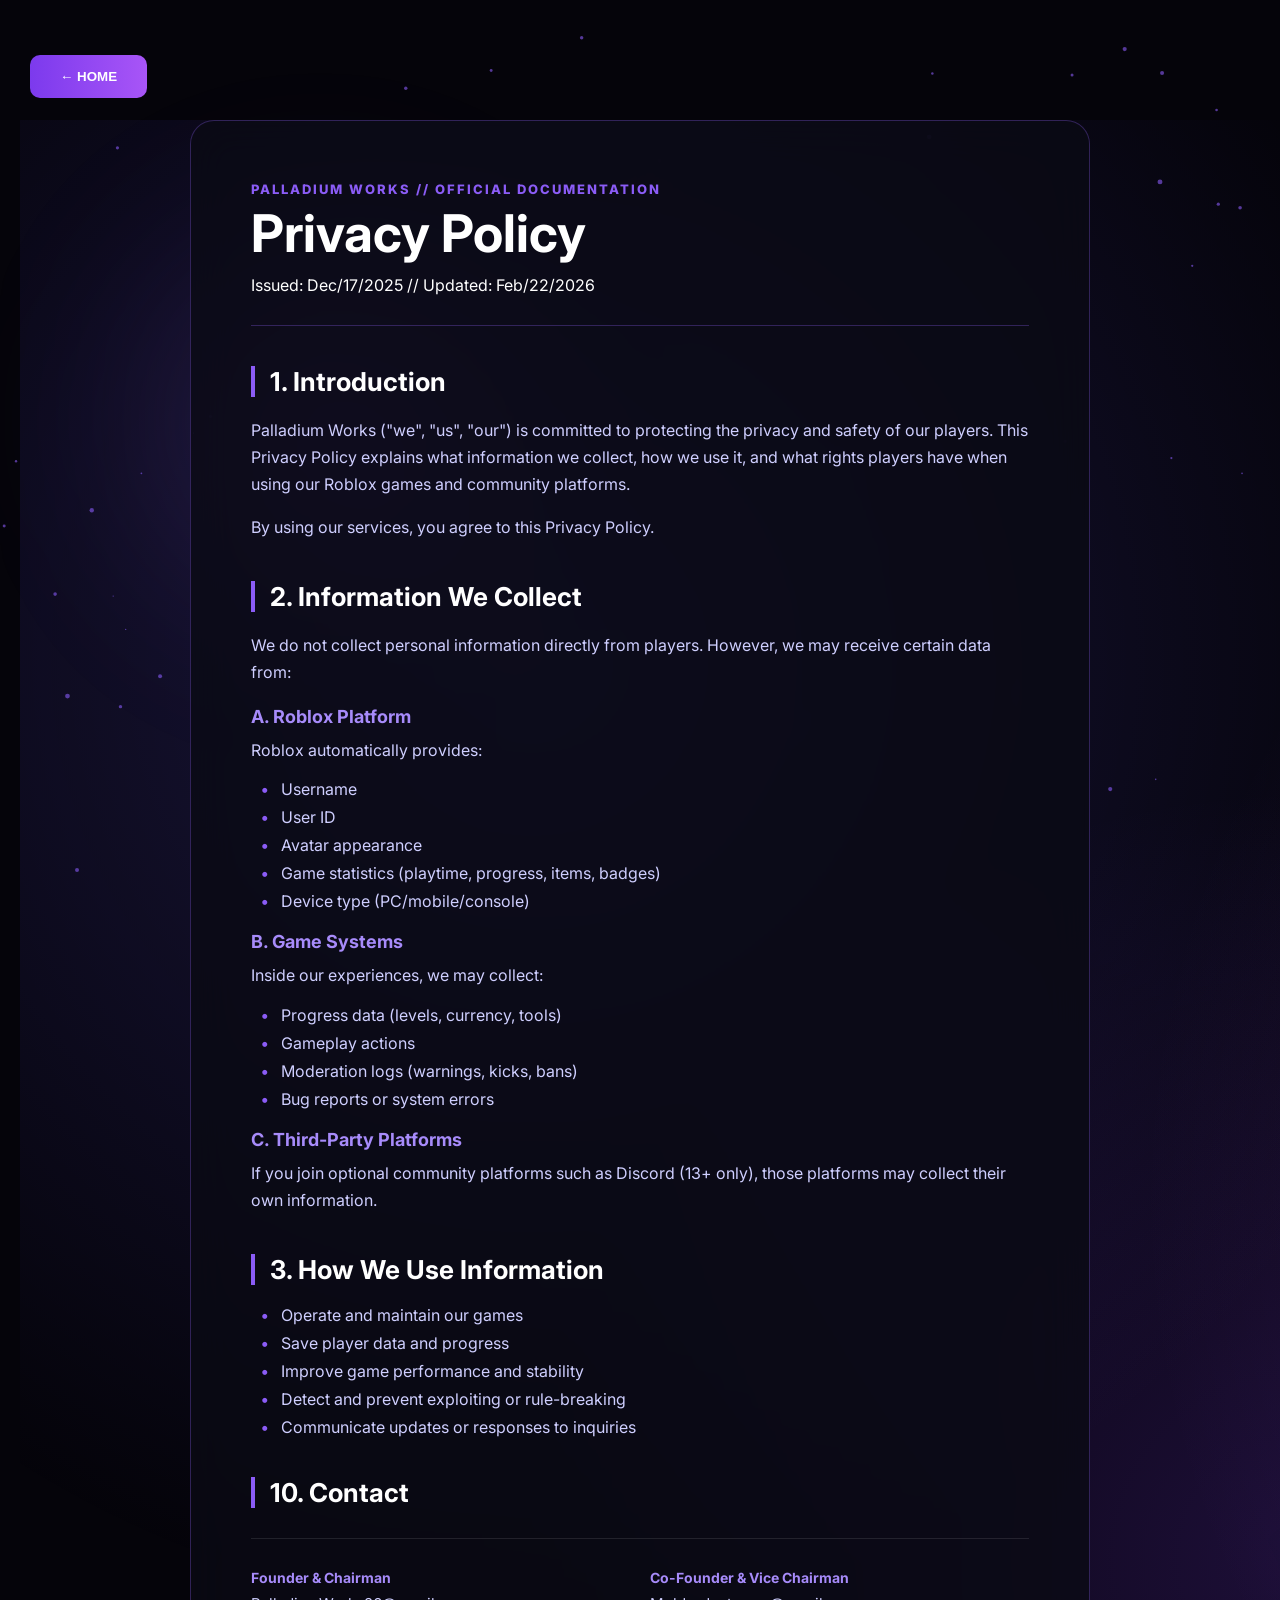
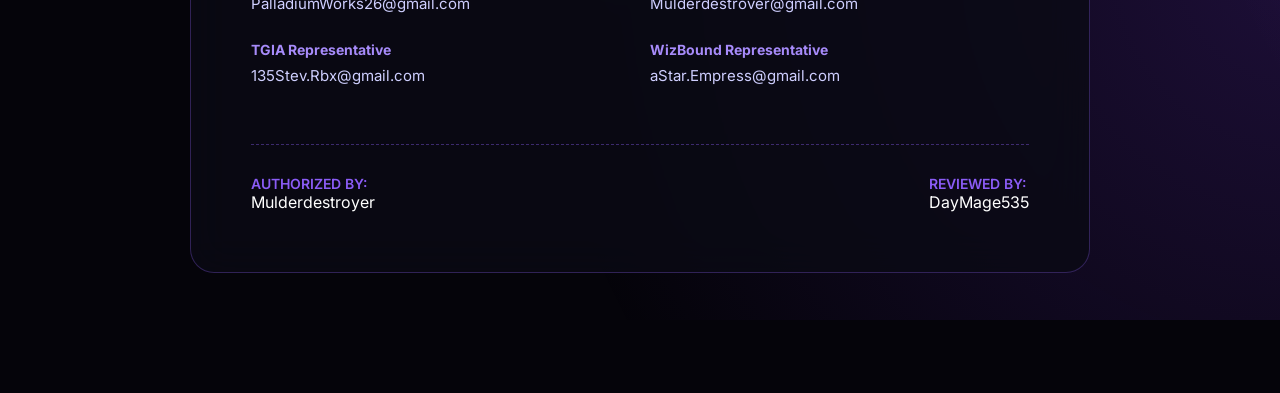
==== privacy-policy.html @ 9b0e14df "Add privacy policy HTML file This file contains the privacy policy for Palladium Works, detailing in" ====
<!DOCTYPE html>
<html lang="en">
<head>
    <meta charset="UTF-8">
    <meta name="viewport" content="width=device-width, initial-scale=1.0">
    <title>Privacy Policy | Palladium Works</title>
    <link rel="stylesheet" href="style.css">
    <link href="https://fonts.googleapis.com/css2?family=Inter:wght@300;400;600;800&display=swap" rel="stylesheet">
    <style>
        .policy-body { padding: 120px 20px; }
        .policy-container { max-width: 900px; margin: 0 auto; padding: 60px; background: rgba(10,10,20,0.8); border: 1px solid rgba(139,92,246,0.3); border-radius: 24px; backdrop-filter: blur(20px); }
        .header-meta { border-bottom: 1px solid rgba(139,92,246,0.3); padding-bottom: 30px; margin-bottom: 40px; }
        .header-meta p { color: #8b5cf6; font-weight: 800; letter-spacing: 2px; font-size: 13px; margin-bottom: 5px; }
        .header-meta h1 { font-size: 52px; margin-bottom: 10px; }
        
        .section-block { margin-bottom: 40px; }
        .section-block h2 { color: #fff; font-size: 26px; margin-bottom: 20px; border-left: 4px solid #8b5cf6; padding-left: 15px; }
        .section-block h3 { color: #a78bfa; font-size: 18px; margin: 20px 0 10px; }
        .section-block p { color: #cfcfff; line-height: 1.7; margin-bottom: 15px; }
        
        .policy-list { list-style: none; padding-left: 10px; }
        .policy-list li { color: #cfcfff; margin-bottom: 8px; position: relative; padding-left: 20px; }
        .policy-list li::before { content: "•"; color: #8b5cf6; position: absolute; left: 0; font-weight: bold; }

        .contact-grid { display: grid; grid-template-columns: 1fr 1fr; gap: 20px; margin-top: 30px; border-top: 1px solid rgba(255,255,255,0.1); padding-top: 30px; }
        .contact-item h4 { color: #a78bfa; font-size: 14px; margin-bottom: 5px; }
        .contact-item p { font-size: 15px !important; margin-bottom: 5px !important; }

        .auth-footer { margin-top: 50px; padding-top: 30px; border-top: 1px dashed rgba(139,92,246,0.4); display: flex; justify-content: space-between; }
        .auth-box p { font-size: 14px !important; color: #8b5cf6 !important; font-weight: 600; }
        .home-btn { position: fixed; top: 30px; left: 30px; z-index: 1000; }
    </style>
</head>
<body class="policy-body">
    <canvas id="particles"></canvas>
    <div class="spotlight"></div>

    <a href="index.html" class="home-btn"><button class="primary magnetic">← HOME</button></a>

    <div class="policy-container">
        <div class="header-meta">
            <p>PALLADIUM WORKS // OFFICIAL DOCUMENTATION</p>
            <h1>Privacy Policy</h1>
            <span>Issued: Dec/17/2025 // Updated: Feb/22/2026</span>
        </div>

        <div class="section-block">
            <h2>1. Introduction</h2>
            <p>Palladium Works ("we", "us", "our") is committed to protecting the privacy and safety of our players. This Privacy Policy explains what information we collect, how we use it, and what rights players have when using our Roblox games and community platforms.</p>
            <p>By using our services, you agree to this Privacy Policy.</p>
        </div>

        <div class="section-block">
            <h2>2. Information We Collect</h2>
            <p>We do not collect personal information directly from players. However, we may receive certain data from:</p>
            
            <h3>A. Roblox Platform</h3>
            <p>Roblox automatically provides:</p>
            <ul class="policy-list">
                <li>Username</li>
                <li>User ID</li>
                <li>Avatar appearance</li>
                <li>Game statistics (playtime, progress, items, badges)</li>
                <li>Device type (PC/mobile/console)</li>
            </ul>

            <h3>B. Game Systems</h3>
            <p>Inside our experiences, we may collect:</p>
            <ul class="policy-list">
                <li>Progress data (levels, currency, tools)</li>
                <li>Gameplay actions</li>
                <li>Moderation logs (warnings, kicks, bans)</li>
                <li>Bug reports or system errors</li>
            </ul>

            <h3>C. Third-Party Platforms</h3>
            <p>If you join optional community platforms such as Discord (13+ only), those platforms may collect their own information.</p>
        </div>

        <div class="section-block">
            <h2>3. How We Use Information</h2>
            <ul class="policy-list">
                <li>Operate and maintain our games</li>
                <li>Save player data and progress</li>
                <li>Improve game performance and stability</li>
                <li>Detect and prevent exploiting or rule-breaking</li>
                <li>Communicate updates or responses to inquiries</li>
            </ul>
        </div>

        <div class="section-block">
            <h2>10. Contact</h2>
            <div class="contact-grid">
                <div class="contact-item">
                    <h4>Founder & Chairman</h4>
                    <p>PalladiumWorks26@gmail.com</p>
                </div>
                <div class="contact-item">
                    <h4>Co-Founder & Vice Chairman</h4>
                    <p>Mulderdestrover@gmail.com</p>
                </div>
                <div class="contact-item">
                    <h4>TGIA Representative</h4>
                    <p>135Stev.Rbx@gmail.com</p>
                </div>
                <div class="contact-item">
                    <h4>WizBound Representative</h4>
                    <p>aStar.Empress@gmail.com</p>
                </div>
            </div>
        </div>

        <div class="auth-footer">
            <div class="auth-box">
                <p>AUTHORIZED BY:</p>
                <span>Mulderdestroyer</span>
            </div>
            <div class="auth-box">
                <p>REVIEWED BY:</p>
                <span>DayMage535</span>
            </div>
        </div>
    </div>
    <script src="script.js"></script>
</body>
</html>
---- style.css ----
/* ================= GLOBAL ================= */

*{
    margin:0;
    padding:0;
    box-sizing:border-box;
}
html, body{
overflow-x:hidden;
width:100%;
}
body{
    font-family:'Inter',sans-serif;
    background:#05040a;
    color:white;
    overflow-x:hidden;
}

/* animated purple background */
body::before{
    content:"";
    position:fixed;
    width:200%;
    height:200%;
    background:
        radial-gradient(circle at 20% 30%, #6b5cff33, transparent 40%),
        radial-gradient(circle at 80% 60%, #a855ff33, transparent 40%),
        radial-gradient(circle at 50% 80%, #7c3aed33, transparent 40%);
    animation:bgMove 18s linear infinite;
    z-index:-1;
}

@keyframes bgMove{
    0%{transform:translate(0,0);}
    50%{transform:translate(-10%, -10%);}
    100%{transform:translate(0,0);}
}

/* ================= NAV ================= */

.nav{
    position:fixed;
    width:100%;
    padding:18px 60px;
    display:flex;
    justify-content:space-between;
    backdrop-filter:blur(18px);
    background:rgba(10,10,25,.35);
    border-bottom:1px solid rgba(255,255,255,.05);
    z-index:1000;
}

.links a{
    color:#bdbdfc;
    margin-left:30px;
    text-decoration:none;
    transition:.3s;
}

.links a:hover{
    color:#ffffff;
}

/* ================= HERO ================= */

.hero{
    height:100vh;
    display:flex;
    flex-direction:column;
    justify-content:center;
    align-items:center;
    text-align:center;
}

.hero h1{
    font-size:64px;
    max-width:900px;

    background:linear-gradient(90deg,#a78bfa,#c084fc,#818cf8);

    -webkit-background-clip:text;
    background-clip:text;

    -webkit-text-fill-color:transparent;
    color:transparent;
}

.hero p{
    color:#cfcfff;
    margin-top:15px;
}

/* ================= BUTTON ================= */

.primary{
    margin-top:25px;
    padding:14px 30px;
    border-radius:10px;
    border:none;
    cursor:pointer;
    background:linear-gradient(90deg,#7c3aed,#a855f7);
    color:white;
    font-weight:600;
    transition:.35s;
}

.primary:hover{
    transform:translateY(-3px);
    box-shadow:0 0 25px #8b5cf6aa;
}

/* ================= SECTIONS ================= */

.section{
    padding:140px 80px;
    text-align:center;
}

/* ================= CARDS ================= */

.card-grid{
    margin-top:60px;
    display:grid;
    grid-template-columns:repeat(auto-fit,minmax(260px,1fr));
    gap:35px;
}

.card{
    padding:35px;
    border-radius:18px;
    background:rgba(255,255,255,.03);
    backdrop-filter:blur(14px);
    border:1px solid rgba(167,139,250,.15);
    transition:.45s;
    transform:translateY(60px);
    opacity:0;
}

.card:hover{
    transform:translateY(-10px) scale(1.02);
    box-shadow:
        0 0 40px rgba(139,92,246,.45),
        inset 0 0 25px rgba(139,92,246,.2);
}

/* ================= FEATURES ================= */

.feature{
    opacity:0;
    transform:translateY(60px);
    transition:.6s;
}

/* ================= TIMELINE ================= */

.step{
    padding:22px 30px;
    border-radius:12px;
    background:#0f1022;
    border:1px solid #7c3aed33;
    opacity:0;
    transform:translateY(60px);
}

/* ================= CTA ================= */

.cta{
    padding:140px;
    text-align:center;
    background:linear-gradient(90deg,#140f2f,#1e124a);
}

/* ===== SCROLL PROGRESS ===== */
.scroll-progress{
position:fixed;
top:0;
left:0;
height:3px;
width:0%;
background:linear-gradient(90deg,#7c3aed,#a855f7);
z-index:9999;
}

/* ===== SPOTLIGHT FOLLOWER ===== */
.spotlight{
position:fixed;
width:600px;
height:600px;
pointer-events:none;
background:radial-gradient(circle,
rgba(139,92,246,.18),
transparent 60%);
filter:blur(80px);
z-index:-1;
}

/* ===== HERO CINEMATIC ===== */

.hero{
height:100vh;
display:flex;
flex-direction:column;
justify-content:center;
align-items:center;
position:relative;
overflow:hidden;
}

.hero-bg{
position:absolute;
width:140%;
height:140%;
background:
radial-gradient(circle at 30% 40%,#7c3aed33,transparent),
radial-gradient(circle at 70% 60%,#a855ff33,transparent);
animation:floatBg 14s ease-in-out infinite;
}

@keyframes floatBg{
0%,100%{transform:translateY(0);}
50%{transform:translateY(-40px);}
}

/* text reveal */
.reveal-text span{
    display:block;
    font-size:72px;
    font-weight:800;
    line-height:1.05;

    background:linear-gradient(90deg,#a78bfa,#c084fc,#818cf8);
    -webkit-background-clip:text;
    background-clip:text;
    -webkit-text-fill-color:transparent;
    color:transparent;

    opacity:0;
    transform:translateY(80px);
}

/* ===== HERO TITLE ===== */

.hero-title{
    font-size:72px;
    font-weight:800;
    line-height:1.05;
    letter-spacing:-1px;
}

.wipe{
    display:block;
    position:relative;
    overflow:hidden;
    background:linear-gradient(90deg,#a78bfa,#c084fc,#818cf8);
    -webkit-background-clip:text;
    background-clip:text;
    -webkit-text-fill-color:transparent;
}

.wipe div{
    pointer-events:none;
}

/* gradient text */




/* ===== WHY CARDS ===== */

.why-grid{
display:flex;
justify-content:center;
gap:40px;
margin-top:70px;
flex-wrap:wrap;
}

.why-card{
width:300px;
padding:40px;
border-radius:20px;
background:rgba(255,255,255,.03);
border:1px solid rgba(139,92,246,.2);
transition:.4s;
opacity:0;
transform:translateY(80px);
}

.why-card:hover{
box-shadow:0 0 60px rgba(139,92,246,.5);
transform:translateY(-12px) scale(1.03);
}

/* ================= LOADER ================= */

#loader{
    position:fixed;
    inset:0;
    background:#050507;
    z-index:9999;

    display:flex;
    align-items:center;
    justify-content:center;

    transition:
        opacity 0.9s ease,
        visibility 0.9s ease;
}

/* hidden state */
#loader.hide{
    opacity:0;
    visibility:hidden;
    pointer-events:none;
}

.loader-text{
font-size:42px;
letter-spacing:8px;
color:#a855f7;
animation:pulse 2s infinite;
}

@keyframes pulse{
0%,100%{opacity:.4;}
50%{opacity:1;}
}

/* ================= PARTICLE CANVAS ================= */

#particles{
position:fixed;
top:0;
left:0;
width:100%;
height:100%;
z-index:-2;
}

/* ================= PARALLAX DEPTH ================= */

.hero, .section{
transform-style:preserve-3d;
}

/* ================= CINEMATIC REVEALS ================= */

.reveal{
opacity:0;
transform:translateY(120px) scale(.96);
transition:1.2s cubic-bezier(.16,1,.3,1);
}

.reveal.active{
opacity:1;
transform:translateY(0) scale(1);
}

/* ===== ABOUT SECTION ===== */

.about-container{
display:flex;
justify-content:center;
gap:120px;
align-items:center;
flex-wrap:wrap;
text-align:left;
}

.about-left{
max-width:520px;
}

.about-left h2{
font-size:42px;
margin-bottom:20px;
}

.about-left p{
color:#cfcfff;
margin-bottom:18px;
line-height:1.6;
}

.about-right{
display:grid;
grid-template-columns:repeat(1,1fr);
gap:30px;
}

.stat{
padding:28px 36px;
background:rgba(255,255,255,.03);
border-radius:16px;
border:1px solid rgba(139,92,246,.2);
}

.stat h3{
font-size:36px;
color:#c084fc;
}

/* ================= INTRO GATE ================= */

.intro-gate{
    height:100vh;
    display:flex;
    justify-content:center;
    align-items:center;
    position:relative;
    z-index:5000;
    background:#05040a;
    position:fixed;
    inset:0;
    transition: opacity 1.2s cubic-bezier(0.4, 0, 0.2, 1), transform 1.2s ease;
}

@keyframes logoGlow {
    0%   { filter: drop-shadow(0 0 0px rgba(167,139,250,.2)); }
    50%  { filter: drop-shadow(0 0 25px rgba(167,139,250,.6)); }
    100% { filter: drop-shadow(0 0 0px rgba(167,139,250,.2)); }
}

.intro-logo{
    animation: logoGlow 3s ease-in-out infinite;
}

/* ===== INTRO LOGO (CINEMATIC SPLASH SCREEN) ===== */
.intro-logo{
    font-size:72px;
    letter-spacing:10px;
    font-weight:800;

    /* gradient text */
    background: linear-gradient(90deg,#a78bfa,#c084fc,#818cf8);

    -webkit-background-clip: text;
    background-clip: text;

    -webkit-text-fill-color: transparent;
    color: transparent;

    /* prevent layout shift */
    display: inline-block;
    text-align: center;
    line-height: 1.1;
}
/* FULL PAGE INTRO SCREEN */
.intro-screen{
    position: fixed;
    inset: 0;
    width: 100%;
    height: 100vh;

    background: #0b0b14;

    display: flex;
    justify-content: center;
    align-items: center;

    z-index: 9999;
    overflow: hidden;
}
.intro-sub{
    text-align:center;
    color:#bdbdfc;
    margin-top:10px;
}

.process-flow{
display:flex;
align-items:center;
justify-content:center;
gap:25px;
flex-wrap:wrap;
margin-top:60px;
}

.step-card{
padding:30px;
width:260px;
background:rgba(255,255,255,.03);
border-radius:18px;
border:1px solid rgba(139,92,246,.2);
}

.arrow{
font-size:40px;
color:#a78bfa;
}

/* NAVBAR HIDDEN UNTIL INTRO PASSES */
.nav{
opacity:0;
transform:translateY(-40px);
transition:.6s ease;
}

.nav.active{
opacity:1;
transform:translateY(0);
}

/* =====================================================
   UNIVERSAL REVEAL STATES (FIX MISSING CARDS)
   ===================================================== */

/* parent reveal */
.reveal{
    opacity:0;
    transform:translateY(100px) scale(.97);
    transition:1s cubic-bezier(.16,1,.3,1);
}

.reveal.active{
    opacity:1;
    transform:translateY(0) scale(1);
}

/* ---- CARDS ---- */

.card,
.why-card,
.step-card,
.stat{
    opacity:0;
    transform:translateY(70px) scale(.96);
    transition:
        transform .9s cubic-bezier(.16,1,.3,1),
        opacity .9s ease;
}

/* THIS WAS MISSING */
.card.active,
.why-card.active,
.step-card.active,
.stat.active{
    opacity:1;
    transform:translateY(0) scale(1);
}

/* Ensure Nav is visible since we removed the intro gate */
.nav {
    position: fixed;
    width: 100%;
    padding: 18px 60px;
    display: flex;
    justify-content: space-between;
    backdrop-filter: blur(18px);
    background: rgba(10,10,25,.35);
    border-bottom: 1px solid rgba(255,255,255,.05);
    z-index: 1000;
    /* Make it visible by default */
    opacity: 1; 
    transform: translateY(0);
}

/* FOOTER STYLES */
.footer {
    background: #05040a;
    padding: 80px 60px;
    border-top: 1px solid rgba(255, 255, 255, 0.05);
}

.footer-grid {
    max-width: 1200px;
    margin: 0 auto;
    display: grid;
    grid-template-columns: 1.5fr 1fr 1fr 1fr;
    gap: 40px;
}

.brand-header {
    display: flex;
    align-items: center;
    gap: 15px;
    margin-bottom: 20px;
}

.brand-logo {
    background: #8b5cf6;
    width: 45px;
    height: 45px;
    display: flex;
    align-items: center;
    justify-content: center;
    font-weight: 800;
    border-radius: 10px;
    font-size: 24px;
}

.footer-brand p {
    color: #8383a3;
    line-height: 1.6;
    font-size: 15px;
}

.footer-column h3 {
    font-size: 16px;
    letter-spacing: 1px;
    margin-bottom: 25px;
    font-weight: 600;
}

.footer-column a, .footer-column .wip {
    display: block;
    color: #8383a3;
    text-decoration: none;
    margin-bottom: 12px;
    font-size: 15px;
    transition: 0.3s;
}

.footer-column a:hover {
    color: #fff;
}

.footer-privacy a {
    display: inline-block;
    color: #9e9edf;
    text-decoration: none;
    margin-bottom: 12px;
    font-size: 15px;
    transition: 0.3s;
}

.footer-privacy a:hover {
    color: #fff;
}

.footer-column .wip {
    font-style: italic;
    opacity: 0.6;
}

@media (max-width: 900px) {
    .footer-grid { grid-template-columns: 1fr 1fr; }
}

/* ================= MOBILE OPTIMIZATIONS ================= */

@media (max-width: 768px) {
    /* Adjust Hero Text Size */
    .hero-title, .intro-logo {
        font-size: 42px !important;
        padding: 0 20px;
    }

    /* Stack the Nav Links */
    .nav {
        padding: 15px 25px;
    }
    .nav .links {
        display: none; /* Simplest fix: hide links on mobile or use a hamburger menu */
    }

    /* Stack Sections */
    .about-container {
        gap: 40px;
        padding: 0 20px;
    }

    .section {
        padding: 80px 20px;
    }

    /* Fix Process Flow Arrows */
    .process-flow {
        flex-direction: column;
    }
    .arrow {
        transform: rotate(90deg);
        margin: 10px 0;
    }

    /* Grid adjustments */
    .why-grid, .card-grid {
        gap: 20px;
    }
    
    .why-card, .step-card {
        width: 100%;
    }
}


/* ================= STAFF CARDS ================= */

.staff-email {
    display: block;
    margin-top: 15px;
    font-size: 13px;
    color: #8b5cf6;
    text-decoration: none;
    transition: 0.3s;
    opacity: 0.8;
}
.staff-email:hover {
    opacity: 1;
    letter-spacing: 0.5px;
}
.designation {
    color: #a78bfa;
    font-weight: 600;
    text-transform: uppercase;
    font-size: 12px;
    letter-spacing: 1px;
    margin-top: 5px;
}
.card-tag {
    position: absolute;
    top: 10px;
    right: 20px;
    background: rgba(139, 92, 246, 0.2);
    padding: 4px 12px;
    border-radius: 100px;
    font-size: 10px;
    color: #fff;
    border: 1px solid rgba(139, 92, 246, 0.4);
}
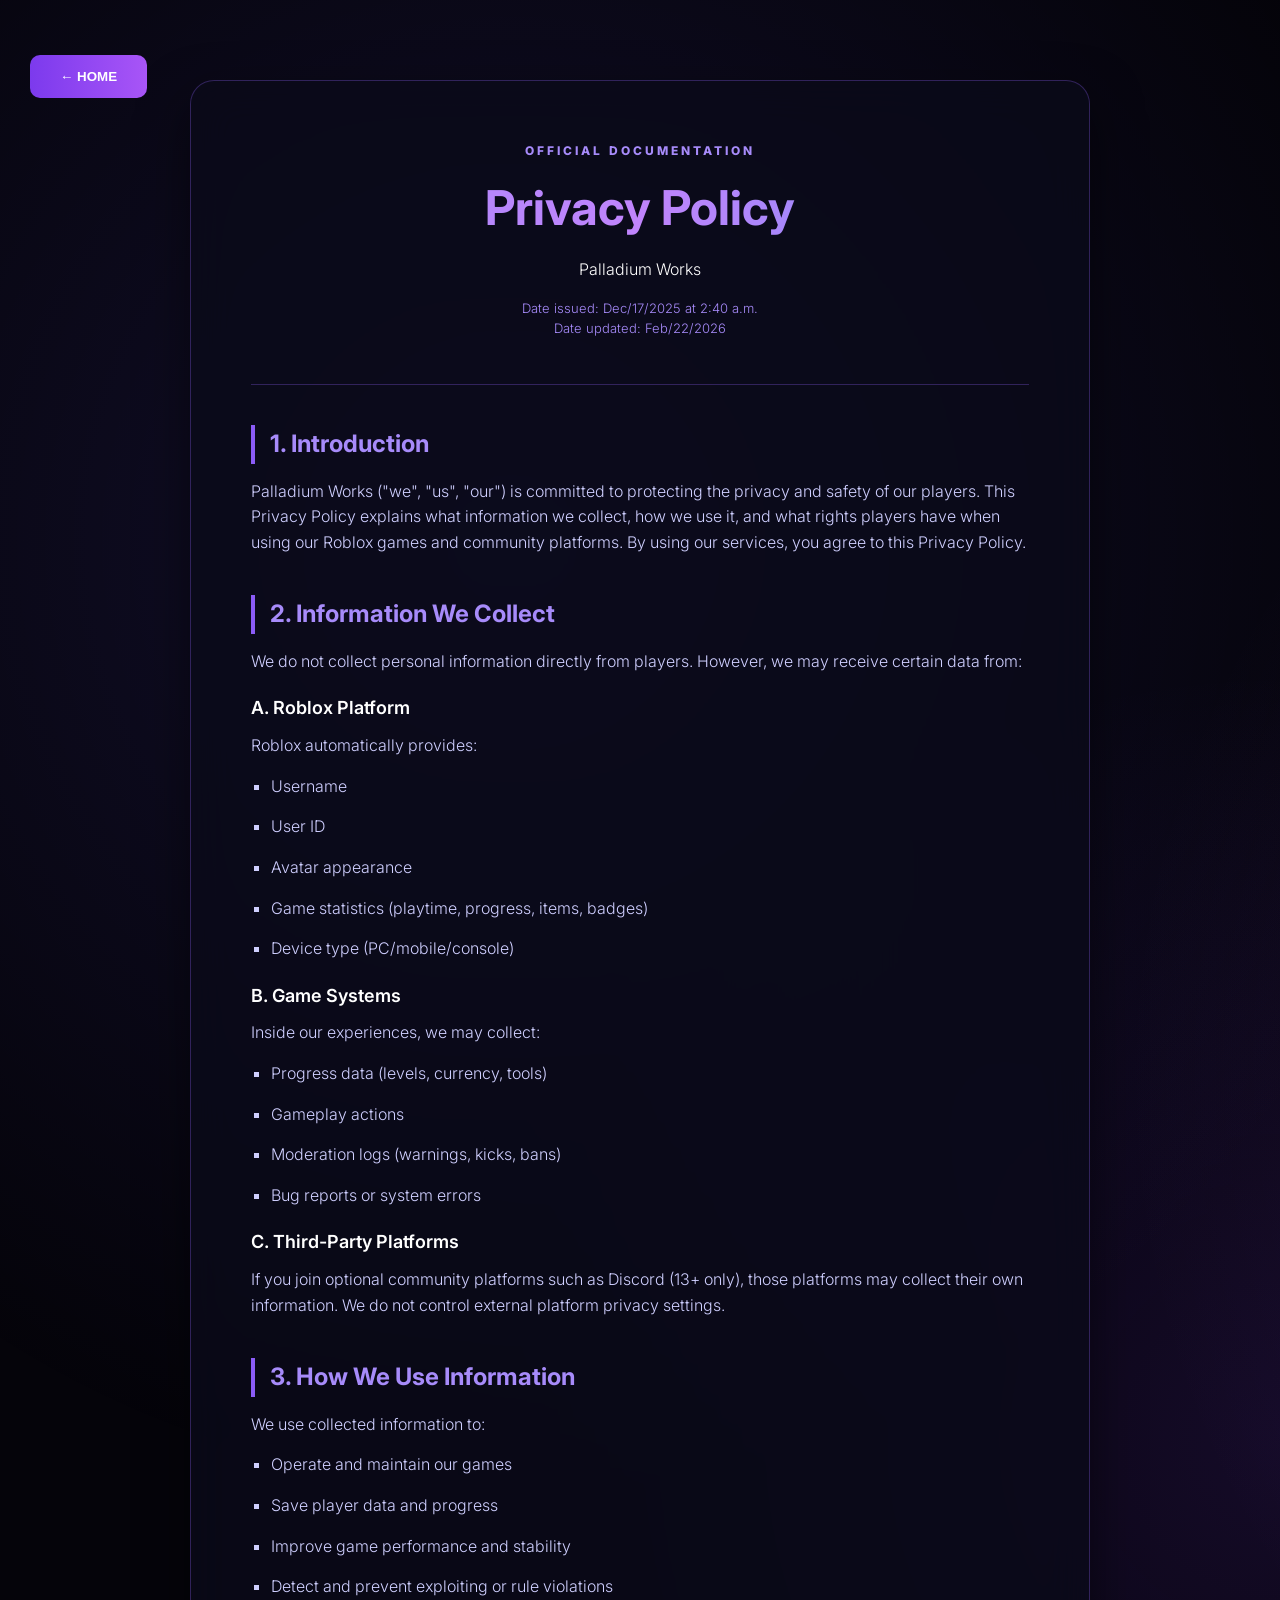
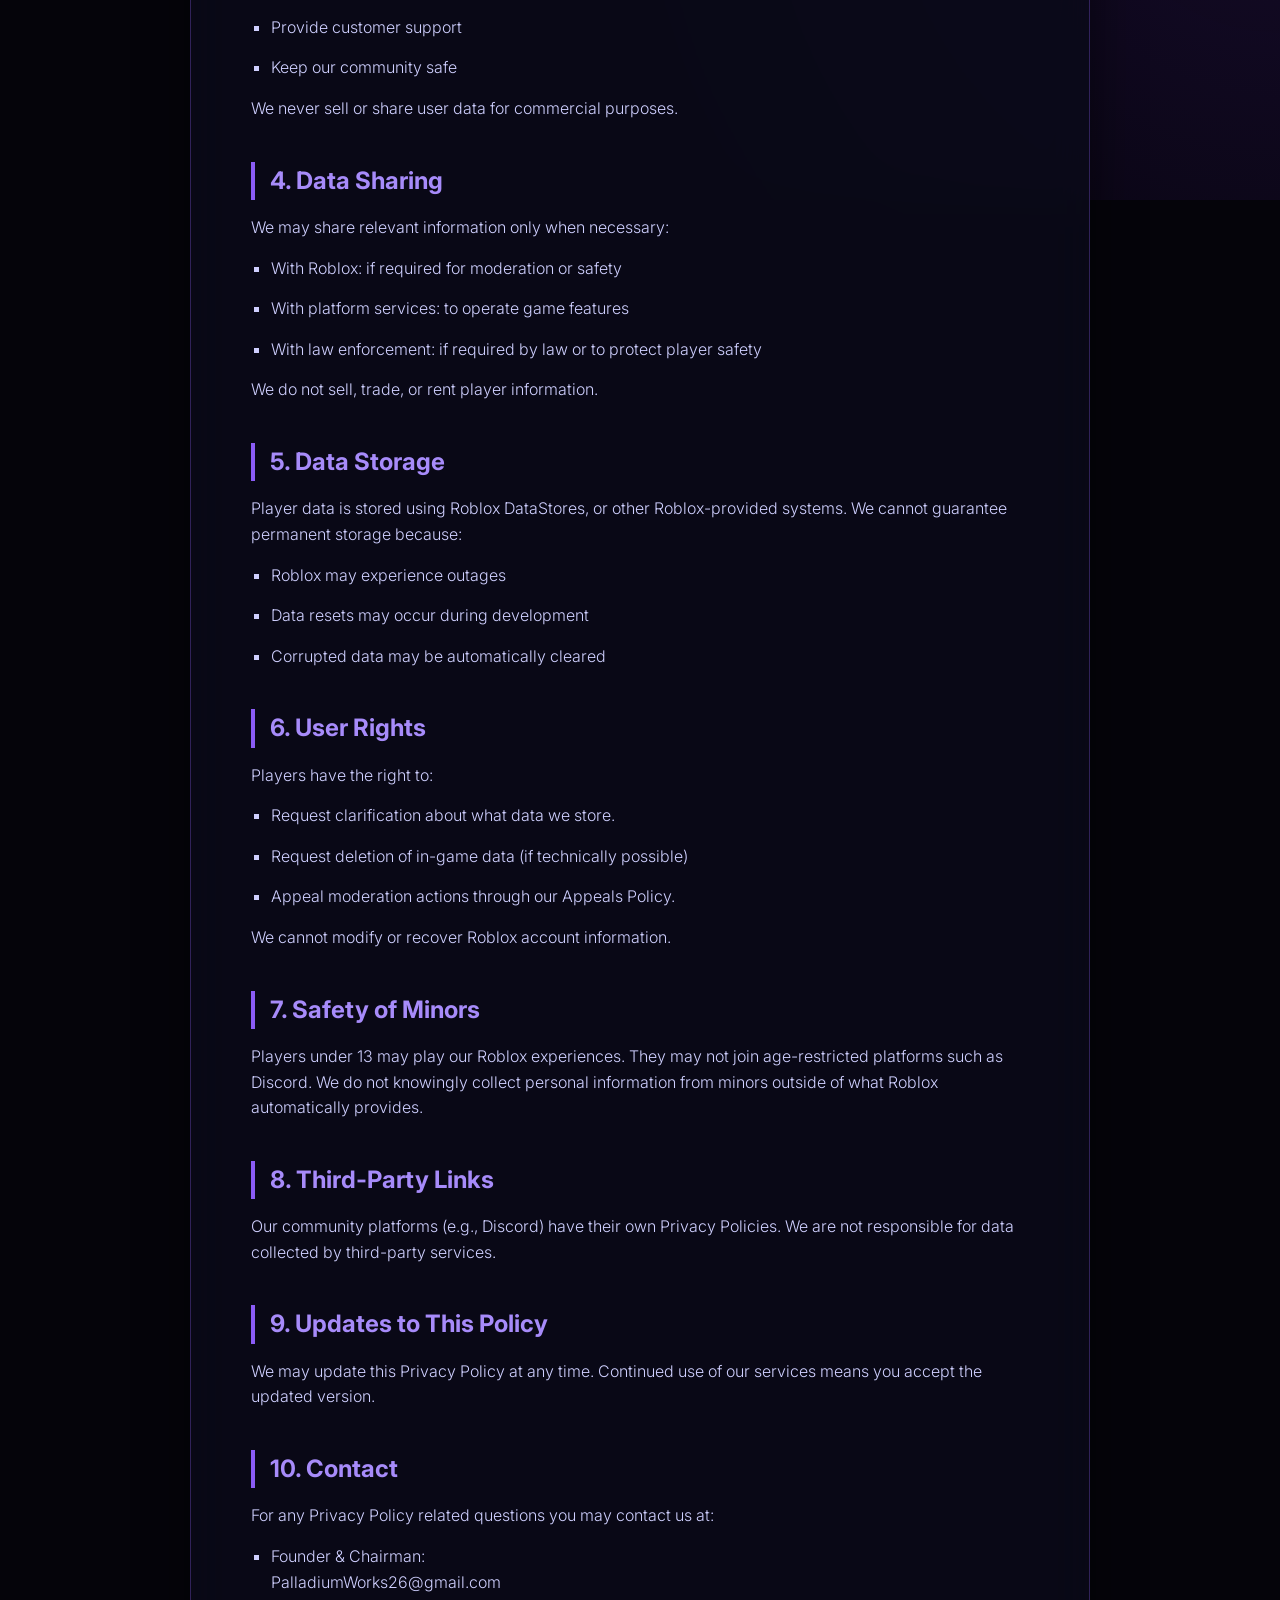
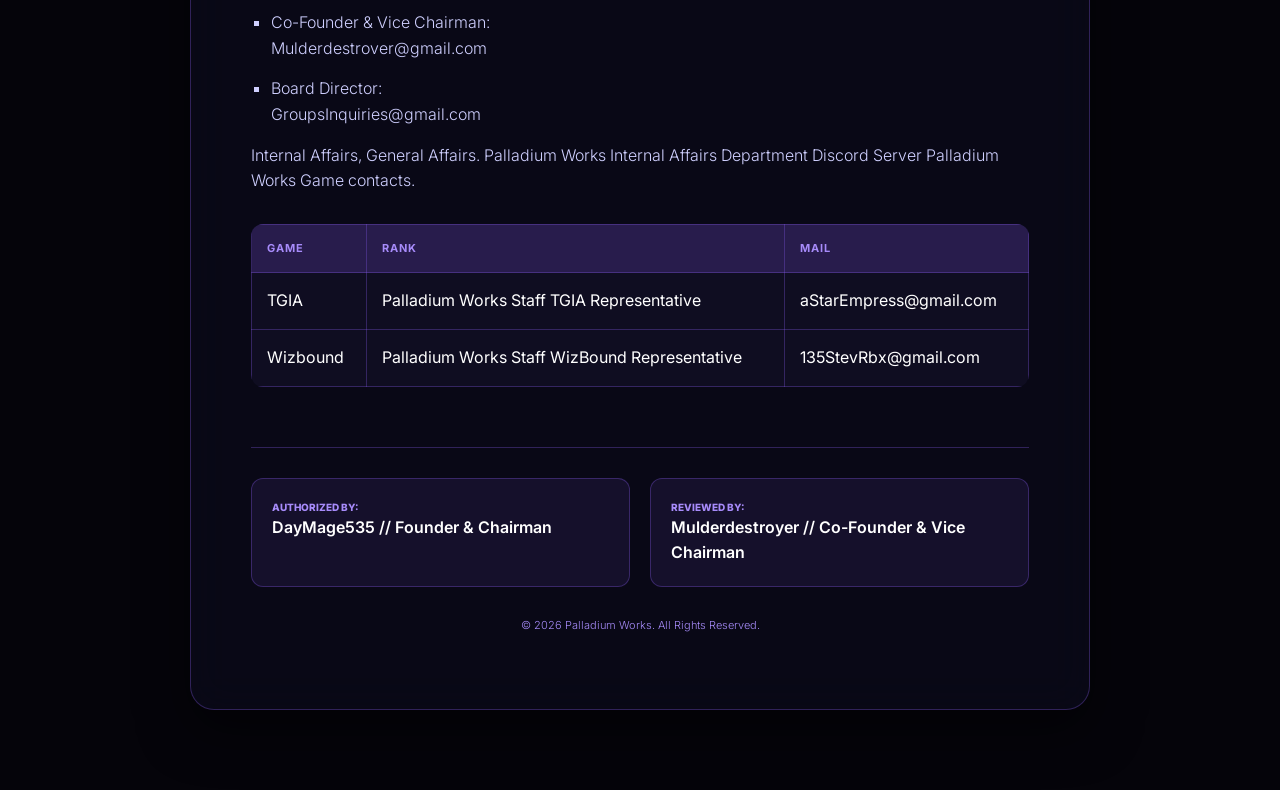
==== commit db88d922: "Update privacy-policy.html" ====
--- a/privacy-policy.html
+++ b/privacy-policy.html
@@ -1,64 +1,182 @@
-
-
 <!DOCTYPE html>
 <html lang="en">
 <head>
     <meta charset="UTF-8">
     <meta name="viewport" content="width=device-width, initial-scale=1.0">
     <title>Privacy Policy | Palladium Works</title>
+    <link rel="icon" type="image/png" href="PW-logo1.png">
     <link rel="stylesheet" href="style.css">
     <link href="https://fonts.googleapis.com/css2?family=Inter:wght@300;400;600;800&display=swap" rel="stylesheet">
     <style>
-        .policy-body { padding: 120px 20px; }
-        .policy-container { max-width: 900px; margin: 0 auto; padding: 60px; background: rgba(10,10,20,0.8); border: 1px solid rgba(139,92,246,0.3); border-radius: 24px; backdrop-filter: blur(20px); }
-        .header-meta { border-bottom: 1px solid rgba(139,92,246,0.3); padding-bottom: 30px; margin-bottom: 40px; }
-        .header-meta p { color: #8b5cf6; font-weight: 800; letter-spacing: 2px; font-size: 13px; margin-bottom: 5px; }
-        .header-meta h1 { font-size: 52px; margin-bottom: 10px; }
+        :root {
+            --bg-color: #05040a;
+            --accent-purple: #8b5cf6;
+            --accent-light: #a78bfa;
+            --text-main: #ffffff;
+            --text-muted: #cfcfff;
+            --border-color: rgba(139, 92, 246, 0.3);
+            --glass-bg: rgba(10, 10, 25, 0.8);
+        }
+
+        * { margin: 0; padding: 0; box-sizing: border-box; }
+
+        body {
+            font-family: 'Inter', sans-serif;
+            background-color: var(--bg-color);
+            color: var(--text-main);
+            line-height: 1.6;
+            overflow-x: hidden;
+            padding: 80px 20px;
+        }
+
+        /* Cinematic Animated Background */
+        body::before {
+            content: "";
+            position: fixed;
+            inset: 0;
+            width: 200%;
+            height: 200%;
+            background:
+                radial-gradient(circle at 20% 30%, #6b5cff22, transparent 40%),
+                radial-gradient(circle at 80% 60%, #a855ff22, transparent 40%),
+                radial-gradient(circle at 50% 80%, #7c3aed22, transparent 40%);
+            animation: bgMove 18s linear infinite;
+            z-index: -1;
+        }
+
+        @keyframes bgMove {
+            0% { transform: translate(0, 0); }
+            50% { transform: translate(-5%, -5%); }
+            100% { transform: translate(0, 0); }
+        }
+
+        .container {
+            max-width: 900px;
+            margin: 0 auto;
+            background: var(--glass-bg);
+            padding: 60px;
+            border-radius: 24px;
+            border: 1px solid var(--border-color);
+            backdrop-filter: blur(20px);
+            box-shadow: 0 20px 50px rgba(0,0,0,0.5);
+        }
+
+        header { 
+            text-align: center; 
+            border-bottom: 1px solid var(--border-color); 
+            margin-bottom: 40px; 
+            padding-bottom: 30px; 
+        }
+
+        .doc-badge {
+            color: var(--accent-light);
+            font-weight: 800;
+            letter-spacing: 3px;
+            font-size: 12px;
+            text-transform: uppercase;
+            margin-bottom: 10px;
+        }
+
+        h1 { 
+            font-size: 48px; 
+            background: linear-gradient(90deg, #a78bfa, #c084fc, #818cf8);
+            -webkit-background-clip: text;
+            background-clip: text;
+            -webkit-text-fill-color: transparent;
+            margin: 10px 0;
+        }
+
+        h2 { 
+            color: var(--accent-light); 
+            font-size: 24px; 
+            margin-top: 40px; 
+            margin-bottom: 15px;
+            border-left: 4px solid var(--accent-purple);
+            padding-left: 15px;
+        }
+
+        h3 {
+            color: var(--text-main);
+            font-size: 18px;
+            margin: 20px 0 10px;
+            font-weight: 600;
+        }
+
+        p, li { 
+            color: var(--text-muted);
+            margin-bottom: 15px; 
+            font-weight: 300; 
+        }
+
+        ul { padding-left: 20px; list-style-type: square; }
         
-        .section-block { margin-bottom: 40px; }
-        .section-block h2 { color: #fff; font-size: 26px; margin-bottom: 20px; border-left: 4px solid #8b5cf6; padding-left: 15px; }
-        .section-block h3 { color: #a78bfa; font-size: 18px; margin: 20px 0 10px; }
-        .section-block p { color: #cfcfff; line-height: 1.7; margin-bottom: 15px; }
-        
-        .policy-list { list-style: none; padding-left: 10px; }
-        .policy-list li { color: #cfcfff; margin-bottom: 8px; position: relative; padding-left: 20px; }
-        .policy-list li::before { content: "•"; color: #8b5cf6; position: absolute; left: 0; font-weight: bold; }
-
-        .contact-grid { display: grid; grid-template-columns: 1fr 1fr; gap: 20px; margin-top: 30px; border-top: 1px solid rgba(255,255,255,0.1); padding-top: 30px; }
-        .contact-item h4 { color: #a78bfa; font-size: 14px; margin-bottom: 5px; }
-        .contact-item p { font-size: 15px !important; margin-bottom: 5px !important; }
-
-        .auth-footer { margin-top: 50px; padding-top: 30px; border-top: 1px dashed rgba(139,92,246,0.4); display: flex; justify-content: space-between; }
-        .auth-box p { font-size: 14px !important; color: #8b5cf6 !important; font-weight: 600; }
+        strong { color: var(--text-main); font-weight: 600; }
+
+        table { 
+            width: 100%; 
+            border-collapse: collapse; 
+            margin: 30px 0; 
+            background: rgba(139, 92, 246, 0.05); 
+            border-radius: 12px;
+            overflow: hidden;
+        }
+
+        th, td { border: 1px solid var(--border-color); padding: 15px; text-align: left; }
+        th { background: rgba(139, 92, 246, 0.2); color: var(--accent-light); text-transform: uppercase; font-size: 11px; letter-spacing: 1px; }
+
+        .auth-footer { 
+            margin-top: 60px; 
+            padding-top: 30px; 
+            border-top: 1px solid var(--border-color);
+            display: grid;
+            grid-template-columns: 1fr 1fr;
+            gap: 20px;
+        }
+
+        .auth-box { 
+            background: rgba(139, 92, 246, 0.1);
+            padding: 20px; 
+            border-radius: 12px; 
+            border: 1px solid var(--border-color);
+        }
+
+        .auth-box p { font-size: 10px; color: var(--accent-light); font-weight: 800; margin: 0; text-transform: uppercase; }
+        .auth-box span { font-size: 16px; font-weight: 600; color: white; }
+
+        @media (max-width: 600px) {
+            .container { padding: 30px 20px; }
+            .auth-footer { grid-template-columns: 1fr; }
+            h1 { font-size: 32px; }
+        }
+
         .home-btn { position: fixed; top: 30px; left: 30px; z-index: 1000; }
     </style>
 </head>
-<body class="policy-body">
-    <canvas id="particles"></canvas>
-    <div class="spotlight"></div>
-
-    <a href="index.html" class="home-btn"><button class="primary magnetic">← HOME</button></a>
-
-    <div class="policy-container">
-        <div class="header-meta">
-            <p>PALLADIUM WORKS // OFFICIAL DOCUMENTATION</p>
+<body>
+    <a href="index.html" class="home-btn" target="_self"><button class="primary magnetic">← HOME</button></a>
+    <div class="container">
+        <header>
+            <p class="doc-badge">Official Documentation</p>
             <h1>Privacy Policy</h1>
-            <span>Issued: Dec/17/2025 // Updated: Feb/22/2026</span>
-        </div>
-
-        <div class="section-block">
+            <p style="color: var(--text-main);">Palladium Works</p>
+            <p style="font-size: 13px; color: var(--accent-light); margin-top: 10px;">
+                Date issued: Dec/17/2025 at 2:40 a.m. <br>
+                Date updated: Feb/22/2026
+            </p>
+        </header>
+
+        <section>
             <h2>1. Introduction</h2>
-            <p>Palladium Works ("we", "us", "our") is committed to protecting the privacy and safety of our players. This Privacy Policy explains what information we collect, how we use it, and what rights players have when using our Roblox games and community platforms.</p>
-            <p>By using our services, you agree to this Privacy Policy.</p>
-        </div>
-
-        <div class="section-block">
+            <p>Palladium Works ("we", "us", "our") is committed to protecting the privacy and safety of our players. This Privacy Policy explains what information we collect, how we use it, and what rights players have when using our Roblox games and community platforms. By using our services, you agree to this Privacy Policy.</p>
+        </section>
+
+        <section>
             <h2>2. Information We Collect</h2>
             <p>We do not collect personal information directly from players. However, we may receive certain data from:</p>
             
             <h3>A. Roblox Platform</h3>
             <p>Roblox automatically provides:</p>
-            <ul class="policy-list">
+            <ul>
                 <li>Username</li>
                 <li>User ID</li>
                 <li>Avatar appearance</li>
@@ -68,7 +186,7 @@
 
             <h3>B. Game Systems</h3>
             <p>Inside our experiences, we may collect:</p>
-            <ul class="policy-list">
+            <ul>
                 <li>Progress data (levels, currency, tools)</li>
                 <li>Gameplay actions</li>
                 <li>Moderation logs (warnings, kicks, bans)</li>
@@ -76,53 +194,114 @@
             </ul>
 
             <h3>C. Third-Party Platforms</h3>
-            <p>If you join optional community platforms such as Discord (13+ only), those platforms may collect their own information.</p>
-        </div>
-
-        <div class="section-block">
+            <p>If you join optional community platforms such as Discord (13+ only), those platforms may collect their own information. We do not control external platform privacy settings.</p>
+        </section>
+
+        <section>
             <h2>3. How We Use Information</h2>
-            <ul class="policy-list">
+            <p>We use collected information to:</p>
+            <ul>
                 <li>Operate and maintain our games</li>
                 <li>Save player data and progress</li>
                 <li>Improve game performance and stability</li>
-                <li>Detect and prevent exploiting or rule-breaking</li>
-                <li>Communicate updates or responses to inquiries</li>
-            </ul>
-        </div>
-
-        <div class="section-block">
+                <li>Detect and prevent exploiting or rule violations</li>
+                <li>Provide customer support</li>
+                <li>Keep our community safe</li>
+            </ul>
+            <p>We never sell or share user data for commercial purposes.</p>
+        </section>
+
+        <section>
+            <h2>4. Data Sharing</h2>
+            <p>We may share relevant information only when necessary:</p>
+            <ul>
+                <li>With Roblox: if required for moderation or safety</li>
+                <li>With platform services: to operate game features</li>
+                <li>With law enforcement: if required by law or to protect player safety</li>
+            </ul>
+            <p>We do not sell, trade, or rent player information.</p>
+        </section>
+
+        <section>
+            <h2>5. Data Storage</h2>
+            <p>Player data is stored using Roblox DataStores, or other Roblox-provided systems. We cannot guarantee permanent storage because:</p>
+            <ul>
+                <li>Roblox may experience outages</li>
+                <li>Data resets may occur during development</li>
+                <li>Corrupted data may be automatically cleared</li>
+            </ul>
+        </section>
+
+        <section>
+            <h2>6. User Rights</h2>
+            <p>Players have the right to:</p>
+            <ul>
+                <li>Request clarification about what data we store.</li>
+                <li>Request deletion of in-game data (if technically possible)</li>
+                <li>Appeal moderation actions through our Appeals Policy.</li>
+            </ul>
+            <p>We cannot modify or recover Roblox account information.</p>
+        </section>
+
+        <section>
+            <h2>7. Safety of Minors</h2>
+            <p>Players under 13 may play our Roblox experiences. They may not join age-restricted platforms such as Discord. We do not knowingly collect personal information from minors outside of what Roblox automatically provides.</p>
+        </section>
+
+        <section>
+            <h2>8. Third-Party Links</h2>
+            <p>Our community platforms (e.g., Discord) have their own Privacy Policies. We are not responsible for data collected by third-party services.</p>
+        </section>
+
+        <section>
+            <h2>9. Updates to This Policy</h2>
+            <p>We may update this Privacy Policy at any time. Continued use of our services means you accept the updated version.</p>
+        </section>
+
+        <section>
             <h2>10. Contact</h2>
-            <div class="contact-grid">
-                <div class="contact-item">
-                    <h4>Founder & Chairman</h4>
-                    <p>PalladiumWorks26@gmail.com</p>
-                </div>
-                <div class="contact-item">
-                    <h4>Co-Founder & Vice Chairman</h4>
-                    <p>Mulderdestrover@gmail.com</p>
-                </div>
-                <div class="contact-item">
-                    <h4>TGIA Representative</h4>
-                    <p>135Stev.Rbx@gmail.com</p>
-                </div>
-                <div class="contact-item">
-                    <h4>WizBound Representative</h4>
-                    <p>aStar.Empress@gmail.com</p>
-                </div>
+            <p>For any Privacy Policy related questions you may contact us at:</p>
+            <ul>
+                <li>Founder & Chairman: <div class="email">PalladiumWorks26@gmail.com</div></li>
+                <li>Co-Founder & Vice Chairman: <div class="email">Mulderdestrover@gmail.com</div></li>
+                <li>Board Director: <div class="email">GroupsInquiries@gmail.com</div></li>
+            </ul>
+            <p>Internal Affairs, General Affairs. Palladium Works Internal Affairs Department Discord Server Palladium Works Game contacts.</p>
+            
+            <table>
+                <thead>
+                    <tr>
+                        <th>Game</th>
+                        <th>Rank</th>
+                        <th>Mail</th>
+                    </tr>
+                </thead>
+                <tbody>
+                    <tr>
+                        <td>TGIA</td>
+                        <td>Palladium Works Staff TGIA Representative</td>
+                        <td>aStarEmpress@gmail.com</td>
+                    </tr>
+                    <tr>
+                        <td>Wizbound</td>
+                        <td>Palladium Works Staff WizBound Representative</td>
+                        <td>135StevRbx@gmail.com</td>
+                    </tr>
+                </tbody>
+            </table>
+        </section>
+
+        <div class="auth-footer">
+            <div class="auth-box">
+                <p>Authorized By:</p>
+                <span>DayMage535 // Founder & Chairman</span>
+            </div>
+            <div class="auth-box">
+                <p>Reviewed By:</p>
+                <span>Mulderdestroyer // Co-Founder & Vice Chairman</span>
             </div>
         </div>
-
-        <div class="auth-footer">
-            <div class="auth-box">
-                <p>AUTHORIZED BY:</p>
-                <span>Mulderdestroyer</span>
-            </div>
-            <div class="auth-box">
-                <p>REVIEWED BY:</p>
-                <span>DayMage535</span>
-            </div>
-        </div>
+        <p style="text-align: center; margin-top: 30px; font-size: 11px; color: var(--accent-light);">© 2026 Palladium Works. All Rights Reserved.</p>
     </div>
-    <script src="script.js"></script>
 </body>
 </html>
--- a/style.css
+++ b/style.css
@@ -1,547 +1,170 @@
 /* ================= GLOBAL ================= */
 
-*{
-    margin:0;
-    padding:0;
-    box-sizing:border-box;
-}
-html, body{
-overflow-x:hidden;
-width:100%;
-}
-body{
-    font-family:'Inter',sans-serif;
-    background:#05040a;
-    color:white;
-    overflow-x:hidden;
-}
-
-/* animated purple background */
-body::before{
-    content:"";
-    position:fixed;
-    width:200%;
-    height:200%;
+
+* {
+    margin: 0;
+    padding: 0;
+    box-sizing: border-box;
+}
+
+html, body {
+    overflow-x: hidden;
+    width: 100%;
+    cursor: none;
+}
+
+body {
+    font-family: 'Inter', sans-serif;
+    background: #05040a;
+    color: white;
+    overflow-x: hidden;
+}
+
+/* Animated purple background */
+body::before {
+    content: "";
+    position: fixed;
+    width: 200%;
+    height: 200%;
     background:
         radial-gradient(circle at 20% 30%, #6b5cff33, transparent 40%),
         radial-gradient(circle at 80% 60%, #a855ff33, transparent 40%),
         radial-gradient(circle at 50% 80%, #7c3aed33, transparent 40%);
-    animation:bgMove 18s linear infinite;
-    z-index:-1;
-}
-
-@keyframes bgMove{
-    0%{transform:translate(0,0);}
-    50%{transform:translate(-10%, -10%);}
-    100%{transform:translate(0,0);}
-}
-
-/* ================= NAV ================= */
-
-.nav{
-    position:fixed;
-    width:100%;
-    padding:18px 60px;
-    display:flex;
-    justify-content:space-between;
-    backdrop-filter:blur(18px);
-    background:rgba(10,10,25,.35);
-    border-bottom:1px solid rgba(255,255,255,.05);
-    z-index:1000;
-}
-
-.links a{
-    color:#bdbdfc;
-    margin-left:30px;
-    text-decoration:none;
-    transition:.3s;
-}
-
-.links a:hover{
-    color:#ffffff;
-}
-
-/* ================= HERO ================= */
-
-.hero{
-    height:100vh;
-    display:flex;
-    flex-direction:column;
-    justify-content:center;
-    align-items:center;
-    text-align:center;
-}
-
-.hero h1{
-    font-size:64px;
-    max-width:900px;
-
-    background:linear-gradient(90deg,#a78bfa,#c084fc,#818cf8);
-
-    -webkit-background-clip:text;
-    background-clip:text;
-
-    -webkit-text-fill-color:transparent;
-    color:transparent;
-}
-
-.hero p{
-    color:#cfcfff;
-    margin-top:15px;
-}
-
-/* ================= BUTTON ================= */
-
-.primary{
-    margin-top:25px;
-    padding:14px 30px;
-    border-radius:10px;
-    border:none;
-    cursor:pointer;
-    background:linear-gradient(90deg,#7c3aed,#a855f7);
-    color:white;
-    font-weight:600;
-    transition:.35s;
-}
-
-.primary:hover{
-    transform:translateY(-3px);
-    box-shadow:0 0 25px #8b5cf6aa;
-}
-
-/* ================= SECTIONS ================= */
-
-.section{
-    padding:140px 80px;
-    text-align:center;
-}
-
-/* ================= CARDS ================= */
-
-.card-grid{
-    margin-top:60px;
-    display:grid;
-    grid-template-columns:repeat(auto-fit,minmax(260px,1fr));
-    gap:35px;
-}
-
-.card{
-    padding:35px;
-    border-radius:18px;
-    background:rgba(255,255,255,.03);
-    backdrop-filter:blur(14px);
-    border:1px solid rgba(167,139,250,.15);
-    transition:.45s;
-    transform:translateY(60px);
-    opacity:0;
-}
-
-.card:hover{
-    transform:translateY(-10px) scale(1.02);
-    box-shadow:
-        0 0 40px rgba(139,92,246,.45),
-        inset 0 0 25px rgba(139,92,246,.2);
-}
-
-/* ================= FEATURES ================= */
-
-.feature{
-    opacity:0;
-    transform:translateY(60px);
-    transition:.6s;
-}
-
-/* ================= TIMELINE ================= */
-
-.step{
-    padding:22px 30px;
-    border-radius:12px;
-    background:#0f1022;
-    border:1px solid #7c3aed33;
-    opacity:0;
-    transform:translateY(60px);
-}
-
-/* ================= CTA ================= */
-
-.cta{
-    padding:140px;
-    text-align:center;
-    background:linear-gradient(90deg,#140f2f,#1e124a);
-}
-
-/* ===== SCROLL PROGRESS ===== */
-.scroll-progress{
-position:fixed;
-top:0;
-left:0;
-height:3px;
-width:0%;
-background:linear-gradient(90deg,#7c3aed,#a855f7);
-z-index:9999;
-}
-
-/* ===== SPOTLIGHT FOLLOWER ===== */
-.spotlight{
-position:fixed;
-width:600px;
-height:600px;
-pointer-events:none;
-background:radial-gradient(circle,
-rgba(139,92,246,.18),
-transparent 60%);
-filter:blur(80px);
-z-index:-1;
-}
-
-/* ===== HERO CINEMATIC ===== */
-
-.hero{
-height:100vh;
-display:flex;
-flex-direction:column;
-justify-content:center;
-align-items:center;
-position:relative;
-overflow:hidden;
-}
-
-.hero-bg{
-position:absolute;
-width:140%;
-height:140%;
-background:
-radial-gradient(circle at 30% 40%,#7c3aed33,transparent),
-radial-gradient(circle at 70% 60%,#a855ff33,transparent);
-animation:floatBg 14s ease-in-out infinite;
-}
-
-@keyframes floatBg{
-0%,100%{transform:translateY(0);}
-50%{transform:translateY(-40px);}
-}
-
-/* text reveal */
-.reveal-text span{
-    display:block;
-    font-size:72px;
-    font-weight:800;
-    line-height:1.05;
-
-    background:linear-gradient(90deg,#a78bfa,#c084fc,#818cf8);
-    -webkit-background-clip:text;
-    background-clip:text;
-    -webkit-text-fill-color:transparent;
-    color:transparent;
-
-    opacity:0;
-    transform:translateY(80px);
-}
-
-/* ===== HERO TITLE ===== */
-
-.hero-title{
-    font-size:72px;
-    font-weight:800;
-    line-height:1.05;
-    letter-spacing:-1px;
-}
-
-.wipe{
-    display:block;
-    position:relative;
-    overflow:hidden;
-    background:linear-gradient(90deg,#a78bfa,#c084fc,#818cf8);
-    -webkit-background-clip:text;
-    background-clip:text;
-    -webkit-text-fill-color:transparent;
-}
-
-.wipe div{
-    pointer-events:none;
-}
-
-/* gradient text */
-
-
-
-
-/* ===== WHY CARDS ===== */
-
-.why-grid{
-display:flex;
-justify-content:center;
-gap:40px;
-margin-top:70px;
-flex-wrap:wrap;
-}
-
-.why-card{
-width:300px;
-padding:40px;
-border-radius:20px;
-background:rgba(255,255,255,.03);
-border:1px solid rgba(139,92,246,.2);
-transition:.4s;
-opacity:0;
-transform:translateY(80px);
-}
-
-.why-card:hover{
-box-shadow:0 0 60px rgba(139,92,246,.5);
-transform:translateY(-12px) scale(1.03);
-}
+    animation: bgMove 18s linear infinite;
+    z-index: -1;
+}
+
+@keyframes bgMove {
+    0% { transform: translate(0, 0); }
+    50% { transform: translate(-10%, -10%); }
+    100% { transform: translate(0, 0); }
+}
+
+/* ================= BACKGROUND SYSTEMS ================= */
+
+#particles {
+    position: fixed;
+    top: 0;
+    left: 0;
+    width: 100%;
+    height: 100%;
+    z-index: -2;
+}
+
+.scroll-progress {
+    position: fixed;
+    top: 0;
+    left: 0;
+    height: 3px;
+    width: 0%;
+    background: linear-gradient(90deg, #7c3aed, #a855f7);
+    z-index: 9999;
+}
+
+/* .spotlight {
+    position: fixed;
+    width: 600px;
+    height: 600px;
+    pointer-events: none;
+    background: radial-gradient(circle, rgba(139, 92, 246, .18), transparent 60%);
+    filter: blur(80px);
+    z-index: -1;
+} */
+
+.spotlight {
+    position: fixed;
+    width: 350px;
+    height: 350px;
+    pointer-events: none;
+    /* Changed to a more vibrant purple to match your cards */
+    background: radial-gradient(circle, rgba(139, 92, 246, 0.6), transparent 70%);
+    filter: blur(50px);
+    z-index: 9999; /* Put it above everything */
+    mix-blend-mode: screen; /* Makes it glow against the background */
+
+    transition: width 0.3s ease, height 0.3s ease, background 0.3s ease; /* Smooth transition */
+    transform: translate(-50%, -50%); /* Centers the spotlight on the mouse tip */
+}
+
+
 
 /* ================= LOADER ================= */
 
-#loader{
-    position:fixed;
-    inset:0;
-    background:#050507;
-    z-index:9999;
-
-    display:flex;
-    align-items:center;
-    justify-content:center;
-
-    transition:
-        opacity 0.9s ease,
-        visibility 0.9s ease;
-}
-
-/* hidden state */
-#loader.hide{
-    opacity:0;
-    visibility:hidden;
-    pointer-events:none;
-}
-
-.loader-text{
-font-size:42px;
-letter-spacing:8px;
-color:#a855f7;
-animation:pulse 2s infinite;
-}
-
-@keyframes pulse{
-0%,100%{opacity:.4;}
-50%{opacity:1;}
-}
-
-/* ================= PARTICLE CANVAS ================= */
-
-#particles{
-position:fixed;
-top:0;
-left:0;
-width:100%;
-height:100%;
-z-index:-2;
-}
-
-/* ================= PARALLAX DEPTH ================= */
-
-.hero, .section{
-transform-style:preserve-3d;
-}
-
-/* ================= CINEMATIC REVEALS ================= */
-
-.reveal{
-opacity:0;
-transform:translateY(120px) scale(.96);
-transition:1.2s cubic-bezier(.16,1,.3,1);
-}
-
-.reveal.active{
-opacity:1;
-transform:translateY(0) scale(1);
-}
-
-/* ===== ABOUT SECTION ===== */
-
-.about-container{
-display:flex;
-justify-content:center;
-gap:120px;
-align-items:center;
-flex-wrap:wrap;
-text-align:left;
-}
-
-.about-left{
-max-width:520px;
-}
-
-.about-left h2{
-font-size:42px;
-margin-bottom:20px;
-}
-
-.about-left p{
-color:#cfcfff;
-margin-bottom:18px;
-line-height:1.6;
-}
-
-.about-right{
-display:grid;
-grid-template-columns:repeat(1,1fr);
-gap:30px;
-}
-
-.stat{
-padding:28px 36px;
-background:rgba(255,255,255,.03);
-border-radius:16px;
-border:1px solid rgba(139,92,246,.2);
-}
-
-.stat h3{
-font-size:36px;
-color:#c084fc;
+#loader {
+    position: fixed;
+    inset: 0;
+    background: #050507;
+    z-index: 9999;
+    display: flex;
+    align-items: center;
+    justify-content: center;
+    transition: opacity 0.9s ease, visibility 0.9s ease;
+}
+
+#loader.hide {
+    opacity: 0;
+    visibility: hidden;
+    pointer-events: none;
+}
+
+.loader-text {
+    font-size: 42px;
+    letter-spacing: 8px;
+    color: #a855f7;
+    animation: pulse 2s infinite;
+}
+
+@keyframes pulse {
+    0%, 100% { opacity: .4; }
+    50% { opacity: 1; }
 }
 
 /* ================= INTRO GATE ================= */
 
-.intro-gate{
-    height:100vh;
-    display:flex;
-    justify-content:center;
-    align-items:center;
-    position:relative;
-    z-index:5000;
-    background:#05040a;
-    position:fixed;
-    inset:0;
+.intro-gate {
+    height: 100vh;
+    display: flex;
+    justify-content: center;
+    align-items: center;
+    position: fixed;
+    inset: 0;
+    z-index: 5000;
+    background: #05040a;
     transition: opacity 1.2s cubic-bezier(0.4, 0, 0.2, 1), transform 1.2s ease;
 }
 
-@keyframes logoGlow {
-    0%   { filter: drop-shadow(0 0 0px rgba(167,139,250,.2)); }
-    50%  { filter: drop-shadow(0 0 25px rgba(167,139,250,.6)); }
-    100% { filter: drop-shadow(0 0 0px rgba(167,139,250,.2)); }
-}
-
-.intro-logo{
-    animation: logoGlow 3s ease-in-out infinite;
-}
-
-/* ===== INTRO LOGO (CINEMATIC SPLASH SCREEN) ===== */
-.intro-logo{
-    font-size:72px;
-    letter-spacing:10px;
-    font-weight:800;
-
-    /* gradient text */
-    background: linear-gradient(90deg,#a78bfa,#c084fc,#818cf8);
-
+.intro-content {
+    text-align: center;
+}
+
+.intro-logo {
+    font-size: 72px;
+    letter-spacing: 10px;
+    font-weight: 800;
+    background: linear-gradient(90deg, #a78bfa, #c084fc, #818cf8);
     -webkit-background-clip: text;
     background-clip: text;
-
     -webkit-text-fill-color: transparent;
     color: transparent;
-
-    /* prevent layout shift */
     display: inline-block;
+    line-height: 1.1;
+    animation: logoGlow 3s ease-in-out infinite;
+}
+
+.intro-sub {
     text-align: center;
-    line-height: 1.1;
-}
-/* FULL PAGE INTRO SCREEN */
-.intro-screen{
-    position: fixed;
-    inset: 0;
-    width: 100%;
-    height: 100vh;
-
-    background: #0b0b14;
-
-    display: flex;
-    justify-content: center;
-    align-items: center;
-
-    z-index: 9999;
-    overflow: hidden;
-}
-.intro-sub{
-    text-align:center;
-    color:#bdbdfc;
-    margin-top:10px;
-}
-
-.process-flow{
-display:flex;
-align-items:center;
-justify-content:center;
-gap:25px;
-flex-wrap:wrap;
-margin-top:60px;
-}
-
-.step-card{
-padding:30px;
-width:260px;
-background:rgba(255,255,255,.03);
-border-radius:18px;
-border:1px solid rgba(139,92,246,.2);
-}
-
-.arrow{
-font-size:40px;
-color:#a78bfa;
-}
-
-/* NAVBAR HIDDEN UNTIL INTRO PASSES */
-.nav{
-opacity:0;
-transform:translateY(-40px);
-transition:.6s ease;
-}
-
-.nav.active{
-opacity:1;
-transform:translateY(0);
-}
-
-/* =====================================================
-   UNIVERSAL REVEAL STATES (FIX MISSING CARDS)
-   ===================================================== */
-
-/* parent reveal */
-.reveal{
-    opacity:0;
-    transform:translateY(100px) scale(.97);
-    transition:1s cubic-bezier(.16,1,.3,1);
-}
-
-.reveal.active{
-    opacity:1;
-    transform:translateY(0) scale(1);
-}
-
-/* ---- CARDS ---- */
-
-.card,
-.why-card,
-.step-card,
-.stat{
-    opacity:0;
-    transform:translateY(70px) scale(.96);
-    transition:
-        transform .9s cubic-bezier(.16,1,.3,1),
-        opacity .9s ease;
-}
-
-/* THIS WAS MISSING */
-.card.active,
-.why-card.active,
-.step-card.active,
-.stat.active{
-    opacity:1;
-    transform:translateY(0) scale(1);
-}
-
-/* Ensure Nav is visible since we removed the intro gate */
+    color: #bdbdfc;
+    margin-top: 10px;
+}
+
+@keyframes logoGlow {
+    0% { filter: drop-shadow(0 0 0px rgba(167, 139, 250, .2)); }
+    50% { filter: drop-shadow(0 0 25px rgba(167, 139, 250, .6)); }
+    100% { filter: drop-shadow(0 0 0px rgba(167, 139, 250, .2)); }
+}
+
+/* ================= NAVBAR ================= */
+
 .nav {
     position: fixed;
     width: 100%;
@@ -549,19 +172,620 @@
     display: flex;
     justify-content: space-between;
     backdrop-filter: blur(18px);
-    background: rgba(10,10,25,.35);
-    border-bottom: 1px solid rgba(255,255,255,.05);
+    background: rgba(10, 10, 25, .35);
+    border-bottom: 1px solid rgba(255, 255, 255, .05);
     z-index: 1000;
-    /* Make it visible by default */
-    opacity: 1; 
+    opacity: 1;
     transform: translateY(0);
-}
-
-/* FOOTER STYLES */
+    transition: .6s ease;
+}
+
+.nav.active {
+    opacity: 1;
+    transform: translateY(0);
+}
+
+.logo {
+    font-weight: 800;
+    font-size: 18px;
+    letter-spacing: 1px;
+}
+
+.links {
+    display: flex;
+    gap: 20px;
+}
+
+.links a {
+    color: #bdbdfc;
+    text-decoration: none;
+    transition: .3s;
+}
+
+.links a:hover {
+    color: #ffffff;
+}
+
+/* ================= HERO ================= */
+
+.hero {
+    height: 110vh;
+    display: flex;
+    padding: 180px 8% 80px;
+    text-align: center;
+    flex-direction: column;
+    justify-content: center;
+    align-items: center;
+    position: relative;
+    overflow: hidden;
+    clip-path: ellipse(150% 100% at 50% 0%);
+    transform-style: preserve-3d;
+}
+
+.hero-bg {
+    position: absolute;
+    top: -20%;
+    left: -20%;
+    width: 140%;
+    height: 140%;
+    background:
+        radial-gradient(circle at 30% 40%, #7c3aed33, transparent),
+        radial-gradient(circle at 70% 60%, #a855ff33, transparent);
+    animation: floatBg 14s ease-in-out infinite;
+    z-index: -1;
+    filter: blur(120px);
+}
+
+@keyframes floatBg {
+    0%, 100% { transform: translateY(0); }
+    50% { transform: translateY(-40px); }
+}
+
+.hero-title {
+    font-size: 72px;
+    font-weight: 800;
+    line-height: 1.05;
+    letter-spacing: -1px;
+}
+
+/* .wipe {
+    display: block;
+    position: relative;
+    overflow: hidden;
+    background: linear-gradient(90deg, #a78bfa, #c084fc, #818cf8);
+    -webkit-background-clip: text;
+    background-clip: text;
+    -webkit-text-fill-color: transparent;
+} */
+
+/* Update the existing .wipe and .reveal classes in your CSS */
+
+.wipe {
+    display: block;
+    position: relative;
+    overflow: hidden;
+    /* Ensure the text has a base visibility so it doesn't flicker */
+    opacity: 1 !important; 
+    background: linear-gradient(90deg, #a78bfa, #c084fc, #818cf8);
+    -webkit-background-clip: text;
+    background-clip: text;
+    -webkit-text-fill-color: transparent;
+}
+
+/* Ensure the hero section doesn't hide itself once it has been seen */
+.hero.reveal.active {
+    opacity: 1 !important;
+    transform: none !important;
+}
+
+.wipe div {
+    pointer-events: none;
+}
+
+.hero-sub {
+    color: #cfcfff;
+    margin-top: 15px;
+    font-size: 16px;
+}
+
+.hero::after {
+    content: "";
+    position: absolute;
+    bottom: 0;
+    left: 0;
+    width: 100%;
+    height: 200px;
+    background: linear-gradient(to bottom, transparent, #05040a);
+    pointer-events: none;
+}
+
+/* ================= BUTTON ================= */
+
+.primary {
+    margin-top: 25px;
+    padding: 14px 30px;
+    border-radius: 10px;
+    border: none;
+    cursor: pointer;
+    background: linear-gradient(90deg, #7c3aed, #a855f7);
+    color: white;
+    font-weight: 600;
+    transition: .35s;
+}
+
+.primary:hover {
+    transform: translateY(-3px);
+    box-shadow: 0 0 25px #8b5cf6aa;
+}
+
+/* ================= SECTIONS ================= */
+
+.section {
+    padding: 140px 80px;
+    text-align: center;
+    transform-style: preserve-3d;
+}
+
+.section h2 {
+    font-size: 48px;
+    margin-bottom: 20px;
+    background: linear-gradient(90deg, #a78bfa, #c084fc, #818cf8);
+    -webkit-background-clip: text;
+    background-clip: text;
+    -webkit-text-fill-color: transparent;
+}
+
+/* ================= CARDS ================= */
+
+.card-grid {
+    margin-top: 60px;
+    display: grid;
+    grid-template-columns: repeat(auto-fit, minmax(260px, 1fr));
+    gap: 35px;
+}
+
+/* .card {
+    padding: 35px;
+    border-radius: 18px;
+    background: rgba(255, 255, 255, .03);
+    backdrop-filter: blur(14px);
+    border: 1px solid rgba(167, 139, 250, .15);
+    transition: .45s;
+    position: relative;
+    opacity: 0;
+    transform: translateY(70px) scale(.96);
+    min-height: 280px;
+    display: flex;
+    flex-direction: column;
+    justify-content: center;
+}
+
+.card.active {
+    opacity: 1;
+    transform: translateY(0) scale(1);
+}
+
+.card:hover {
+    transform: translateY(-10px) scale(1.02);
+    box-shadow:
+        0 0 40px rgba(139, 92, 246, .45),
+        inset 0 0 25px rgba(139, 92, 246, .2);
+}
+
+.card h3 {
+    font-size: 20px;
+    margin-bottom: 12px;
+    margin-top: 15px;
+}
+
+.card p {
+    color: #cfcfff;
+    font-size: 14px;
+    line-height: 1.6;
+} */
+
+/* ================= ABOUT ================= */
+
+.about-container {
+    display: flex;
+    justify-content: center;
+    gap: 120px;
+    align-items: center;
+    flex-wrap: wrap;
+    text-align: left;
+}
+
+.about-left {
+    max-width: 520px;
+}
+
+.about-left h2 {
+    font-size: 42px;
+    margin-bottom: 20px;
+    background: linear-gradient(90deg, #a78bfa, #c084fc, #818cf8);
+    -webkit-background-clip: text;
+    background-clip: text;
+    -webkit-text-fill-color: transparent;
+}
+
+.about-left p {
+    color: #cfcfff;
+    margin-bottom: 18px;
+    line-height: 1.6;
+}
+
+.about-right {
+    display: grid;
+    grid-template-columns: repeat(1, 1fr);
+    gap: 30px;
+}
+
+.stat {
+    padding: 28px 36px;
+    background: rgba(255, 255, 255, .03);
+    border-radius: 16px;
+    border: 1px solid rgba(139, 92, 246, .2);
+    opacity: 0;
+    transform: translateY(70px) scale(.96);
+    transition: transform .9s cubic-bezier(.16, 1, .3, 1), opacity .9s ease;
+}
+
+.stat.active {
+    opacity: 1;
+    transform: translateY(0) scale(1);
+}
+
+.stat h3 {
+    font-size: 36px;
+    color: #c084fc;
+    margin-bottom: 8px;
+}
+
+.stat span {
+    color: #a78bfa;
+    font-size: 14px;
+}
+
+/* ================= WHY CHOOSE US ================= */
+
+.why {
+    background: transparent;
+}
+
+.section-title {
+    font-size: 48px;
+    background: linear-gradient(90deg, #a78bfa, #c084fc, #818cf8);
+    -webkit-background-clip: text;
+    background-clip: text;
+    -webkit-text-fill-color: transparent;
+    margin-bottom: 60px;
+}
+
+.why-grid {
+    display: flex;
+    justify-content: center;
+    gap: 40px;
+    margin-top: 70px;
+    flex-wrap: wrap;
+}
+
+.why-card {
+    width: 300px;
+    padding: 40px;
+    border-radius: 20px;
+    background: rgba(255, 255, 255, .03);
+    border: 1px solid rgba(139, 92, 246, .2);
+    opacity: 0;
+    transform: translateY(80px);
+    transition: .4s;
+}
+
+.why-card.active {
+    opacity: 1;
+    transform: translateY(0);
+}
+
+.why-card:hover {
+    box-shadow: 0 0 60px rgba(139, 92, 246, .5);
+    transform: translateY(-12px) scale(1.03);
+}
+
+.why-card h3 {
+    font-size: 20px;
+    margin: 15px 0 10px;
+}
+
+/* ================= PROCESS ================= */
+
+.process {
+    background: transparent;
+}
+
+.process-flow {
+    display: flex;
+    align-items: center;
+    justify-content: center;
+    gap: 25px;
+    flex-wrap: wrap;
+    margin-top: 60px;
+}
+
+.step-card {
+    padding: 30px;
+    width: 260px;
+    background: rgba(255, 255, 255, .03);
+    border-radius: 18px;
+    border: 1px solid rgba(139, 92, 246, .2);
+    opacity: 0;
+    transform: translateY(70px) scale(.96);
+    transition: transform .9s cubic-bezier(.16, 1, .3, 1), opacity .9s ease;
+    text-align: center;
+}
+
+.step-card.active {
+    opacity: 1;
+    transform: translateY(0) scale(1);
+}
+
+.step-card h3 {
+    font-size: 16px;
+    font-weight: 700;
+    margin-bottom: 12px;
+    color: #a78bfa;
+}
+
+.step-card p {
+    color: #cfcfff;
+    font-size: 13px;
+    line-height: 1.5;
+}
+
+.arrow {
+    font-size: 40px;
+    color: #a78bfa;
+}
+
+/* ================= GAME PROFILES ================= */
+
+.game-profiles {
+    padding: 80px 8%;
+    text-align: center;
+}
+
+/* ...existing code... */
+
+.section-header {
+    margin-bottom: 50px;
+    opacity: 0;
+    transform: translateY(120px) scale(.96);
+    transition: 1.2s cubic-bezier(.16, 1, .3, 1);
+}
+
+.section-header.active {
+    opacity: 1;
+    transform: translateY(0) scale(1);
+}
+
+.section-header h2 {
+    font-size: 48px;
+    background: linear-gradient(90deg, #a78bfa, #c084fc, #818cf8);
+    -webkit-background-clip: text;
+    background-clip: text;
+    -webkit-text-fill-color: transparent;
+}
+
+/* ...existing code... */
+
+.badge {
+    display: inline-block;
+    background: rgba(139, 92, 246, .2);
+    padding: 6px 14px;
+    border-radius: 20px;
+    font-size: 12px;
+    color: #a78bfa;
+    text-transform: uppercase;
+    letter-spacing: 1px;
+    margin-bottom: 15px;
+}
+
+.gradient-text {
+    background: linear-gradient(90deg, #a78bfa, #c084fc, #818cf8);
+    -webkit-background-clip: text;
+    background-clip: text;
+    -webkit-text-fill-color: transparent;
+}
+
+.game-grid {
+    display: grid;
+    grid-template-columns: repeat(auto-fit, minmax(280px, 1fr));
+    gap: 20px;
+}
+
+.game-card {
+    background: rgba(255, 255, 255, .03);
+    border: 1px solid rgba(139, 92, 246, .15);
+    border-radius: 20px;
+    padding: 30px;
+    display: flex;
+    align-items: center;
+    gap: 20px;
+    transition: .3s ease;
+    text-align: left;
+}
+
+.game-card:hover {
+    background: rgba(255, 255, 255, .06);
+    transform: translateY(-5px);
+    border-color: rgba(139, 92, 246, .4);
+    box-shadow: 0 0 30px rgba(139, 92, 246, .3);
+}
+
+.game-icon {
+    background: rgba(139, 92, 246, .15);
+    color: #a78bfa;
+    padding: 10px;
+    width: auto;
+    height: auto;
+    border-radius: 12px;
+    min-width: 70px;
+    display: flex;
+    align-items: center;
+    justify-content: center;
+}
+
+.game-info h3 {
+    font-size: 1.1rem;
+    margin-bottom: 4px;
+    color: white;
+}
+
+.game-info p {
+    color: #8383a3;
+    font-size: 0.9rem;
+    margin-bottom: 8px;
+}
+
+.status {
+    font-size: 0.7rem;
+    padding: 4px 10px;
+    border-radius: 10px;
+    background: rgba(34, 197, 94, .2);
+    color: #22c55e;
+    text-transform: uppercase;
+    font-weight: 700;
+}
+
+.status.idle {
+    background: rgba(234, 179, 8, .2);
+    color: #eab308;
+}
+
+.status.offline {
+    background: rgba(255, 255, 255, .1);
+    color: #8383a3;
+}
+
+/* ================= STAFF ================= */
+
+.staff {
+    background: transparent;
+}
+
+.staff h2 {
+    font-size: 48px;
+    margin-bottom: 10px;
+    background: linear-gradient(90deg, #a78bfa, #c084fc, #818cf8);
+    -webkit-background-clip: text;
+    background-clip: text;
+    -webkit-text-fill-color: transparent;
+}
+
+.card {
+    padding: 25px;
+    border-radius: 18px;
+    background: rgba(255, 255, 255, .03);
+    backdrop-filter: blur(14px);
+    border: 1px solid rgba(167, 139, 250, .15);
+    transition: .45s;
+    position: relative;
+    opacity: 0;
+    transform: translateY(70px) scale(.96);
+    display: flex;
+    flex-direction: column;
+}
+
+.card.active {
+    opacity: 1;
+    transform: translateY(0) scale(1);
+}
+
+.card:hover {
+    transform: translateY(-10px) scale(1.02);
+    box-shadow:
+        0 0 40px rgba(139, 92, 246, .45),
+        inset 0 0 25px rgba(139, 92, 246, .2);
+}
+
+.card h3 {
+    font-size: 20px;
+    margin-bottom: 12px;
+    margin-top: 2px;
+}
+
+.card p {
+    color: #cfcfff;
+    font-size: 14px;
+    line-height: 1.6;
+    margin-bottom: 5px;
+}
+
+.card-tag {
+    position: absolute;
+    top: 10px;
+    right: 10px;
+    bottom: auto;
+    background: rgba(139, 92, 246, .2);
+    padding: 4px 8px;
+    border-radius: 100px;
+    font-size: 10px;
+    color: #fff;
+    border: 1px solid rgba(139, 92, 246, .4);
+    text-transform: uppercase;
+    font-weight: 600;
+}
+
+.designation {
+    color: #a78bfa;
+    font-weight: 600;
+    text-transform: uppercase;
+    font-size: 12px;
+    letter-spacing: 1px;
+    margin-bottom: 8px;
+}
+
+.staff-email {
+    display: inline-block;
+    margin-top: auto;
+    font-size: 13px;
+    color: #8b5cf6;
+    text-decoration: none;
+    transition: .3s;
+    opacity: 0.8;
+}
+
+.staff-email:hover {
+    opacity: 1;
+    letter-spacing: 0.5px;
+    cursor: pointer;
+}
+
+/* ================= CTA ================= */
+
+.cta {
+    padding: 80px;
+    text-align: center;
+    background: linear-gradient(90deg, #140f2f, #1e124a);
+    align-items: center;
+    position: relative;
+    overflow: hidden;
+    clip-path: ellipse(250% 175% at 50% 10%);
+}
+
+.cta h2 {
+    font-size: 48px;
+    background: linear-gradient(90deg, #a78bfa, #c084fc, #818cf8);
+    -webkit-background-clip: text;
+    background-clip: text;
+    -webkit-text-fill-color: transparent;
+    margin-bottom: 30px;
+}
+
+/* ================= FOOTER ================= */
+
 .footer {
     background: #05040a;
     padding: 80px 60px;
-    border-top: 1px solid rgba(255, 255, 255, 0.05);
+    border-top: 1px solid rgba(255, 255, 255, .05);
 }
 
 .footer-grid {
@@ -572,6 +796,10 @@
     gap: 40px;
 }
 
+.footer-brand {
+    text-align: left;
+}
+
 .brand-header {
     display: flex;
     align-items: center;
@@ -591,6 +819,11 @@
     font-size: 24px;
 }
 
+.brand-header h2 {
+    font-size: 18px;
+    letter-spacing: 1px;
+}
+
 .footer-brand p {
     color: #8383a3;
     line-height: 1.6;
@@ -604,119 +837,312 @@
     font-weight: 600;
 }
 
-.footer-column a, .footer-column .wip {
+.footer-column a,
+.footer-column .wip {
     display: block;
     color: #8383a3;
     text-decoration: none;
     margin-bottom: 12px;
     font-size: 15px;
-    transition: 0.3s;
+    transition: .3s;
 }
 
 .footer-column a:hover {
     color: #fff;
+}
+
+.footer-privacy {
+    font-size: 13px;
+    margin-top: 15px;
 }
 
 .footer-privacy a {
     display: inline-block;
     color: #9e9edf;
     text-decoration: none;
-    margin-bottom: 12px;
-    font-size: 15px;
-    transition: 0.3s;
+    margin: 0 5px;
+    transition: .3s;
 }
 
 .footer-privacy a:hover {
     color: #fff;
 }
 
-.footer-column .wip {
-    font-style: italic;
-    opacity: 0.6;
+/* ================= REVEAL ANIMATIONS ================= */
+
+.reveal {
+    opacity: 0;
+    transform: translateY(120px) scale(.96);
+    transition: 1.2s cubic-bezier(.16, 1, .3, 1);
+}
+
+.reveal.active {
+    opacity: 1;
+    transform: translateY(0) scale(1);
+}
+
+.feature {
+    opacity: 0;
+    transform: translateY(60px);
+    transition: .6s;
+}
+
+.feature.active {
+    opacity: 1;
+    transform: translateY(0);
+}
+
+/* ================= MODAL ================= */
+
+.modal-overlay {
+    position: fixed;
+    top: 0;
+    left: 0;
+    width: 100%;
+    height: 100%;
+    background: rgba(0, 0, 0, .7);
+    backdrop-filter: blur(8px);
+    display: flex;
+    justify-content: center;
+    align-items: center;
+    z-index: 1000;
+    opacity: 0;
+    pointer-events: none;
+    transition: .4s ease;
+}
+
+.modal-overlay.active {
+    opacity: 1;
+    pointer-events: auto;
+}
+
+.modal-content {
+    background: #111;
+    padding: 40px;
+    border-radius: 20px;
+    width: 90%;
+    max-width: 500px;
+    border: 1px solid rgba(139, 92, 246, .2);
+    position: relative;
+    transform: translateY(20px);
+    transition: .4s ease;
+}
+
+.modal-overlay.active .modal-content {
+    transform: translateY(0);
+}
+
+.close-modal {
+    position: absolute;
+    top: 20px;
+    right: 20px;
+    background: none;
+    border: none;
+    color: white;
+    font-size: 2rem;
+    cursor: pointer;
+}
+
+#contactForm {
+    display: flex;
+    flex-direction: column;
+    gap: 15px;
+    margin-top: 20px;
+}
+
+#contactForm input,
+#contactForm textarea {
+    background: rgba(255, 255, 255, .03);
+    border: 1px solid rgba(139, 92, 246, .2);
+    padding: 12px;
+    border-radius: 8px;
+    color: white;
+    outline: none;
+    transition: .3s;
+}
+
+#contactForm input:focus,
+#contactForm textarea:focus {
+    border-color: rgba(139, 92, 246, .5);
+    background: rgba(255, 255, 255, .06);
+}
+
+/* ================= UTILITY ================= */
+
+.grid-container {
+    position: relative;
+    z-index: 2;
+    margin-top: -50px;
+    display: grid;
+    grid-template-columns: repeat(auto-fit, minmax(300px, 1fr));
+    gap: 30px;
+    padding: 40px 8%;
+    width: 100%;
+}
+
+.card a {
+    cursor: grab;
+}
+
+/* ================= MOBILE OPTIMIZATIONS ================= */
+
+/* ================= MOBILE OPTIMIZATIONS ================= */
+
+/* ================= MOBILE OPTIMIZATIONS ================= */
+
+/* ================= MOBILE OPTIMIZATIONS ================= */
+
+@media (max-width: 768px) {
+    /* 1. Fix "PALLADIUM WORKS" Intro Logo */
+    .intro-logo {
+        font-size: 28px !important; /* Shrunk significantly to prevent horizontal scroll */
+        letter-spacing: 3px !important; 
+        text-align: center;
+        display: block;
+        width: 100vw;
+        padding: 0 10px;
+    }
+    .arrow {
+        font-size: 30px !important;
+        rotate: 90deg; /* Flip arrows for better mobile flow */
+    }
+    /* 2. Fix Hero "Legendary" Text Clipping */
+    .hero::before {
+        padding: 100px 15px 40px !important;
+        height: auto !important;
+        min-height: 70vh;
+    }
+
+    .loader-text {
+        font-size: 28px !important;
+        letter-spacing: 4px !important;
+        text-align: center !important;
+        width: 100% !important;
+        display: flex !important;
+        justify-content: center !important;
+    }
+    .hero-title {
+        font-size: 28px !important; /* Shrunk to 28px to ensure it fits any phone width */
+        line-height: 1.3 !important;
+        width: 100% !important;
+        word-wrap: break-word !important;
+        overflow-wrap: break-word !important;
+    }
+
+    .hero-sub {
+        font-size: 14px !important;
+        padding: 0 10px;
+    }
+
+    /* 3. Fix Oversized Cards & Grid */
+    .grid-container {
+        display: flex !important;
+        flex-direction: column !important;
+        padding: 15px !important;
+        margin-top: 10px !important;
+        gap: 15px !important;
+    }
+
+    .card {
+        width: 100% !important;
+        max-width: 100% !important;
+        min-height: 180px !important; /* Reduced from 280px */
+        padding: 20px !important;
+        transform: none !important; /* Removing hover transform to prevent clipping on touch */
+    }
+
+    .card h3 {
+        font-size: 18px !important;
+    }
+
+    /* 4. Fix Footer Layout */
+    .footer {
+        padding: 40px 20px !important;
+    }
+
+    /* ================= MOBILE OPTIMIZATIONS ================= */
+    /* Fix: Navigation Scrollable Left-to-Right */
+    .nav {
+        padding: 12px 20px !important;
+        display: flex !important;
+        align-items: center !important;
+        justify-content: space-between !important;
+        gap: 15px !important;
+    }
+
+    .logo {
+        flex-shrink: 0 !important; /* Prevents logo from squishing */
+        z-index: 10;
+        background: inherit; /* Matches nav background */
+    }
+
+    .nav .links {
+        display: flex !important;
+        overflow-x: auto !important;
+        white-space: nowrap !important;
+        gap: 20px !important;
+        padding: 5px 0;
+        -webkit-overflow-scrolling: touch;
+        
+        /* The Shadow Fade Effect */
+        mask-image: linear-gradient(to right, transparent, black 15%, black 85%, transparent 100%);
+        -webkit-mask-image: linear-gradient(to right, transparent, black 15%, black 85%, transparent 100%);
+        
+        scrollbar-width: none; /* Hide scrollbar for Firefox */
+    }
+
+    .logo {
+        flex-shrink: 0 !important; /* Prevent logo from squishing */
+        margin-right: 20px !important;
+        font-size: 12px !important;
+        letter-spacing: 2px !important;
+    }
+
+
+    .nav .links::-webkit-scrollbar {
+        display: none; /* Hide scrollbar for Chrome/Safari */
+    }
+
+    /* Fix: Intro/Hero Text Clipping */
+    .intro-logo, .hero-title {
+        font-size: 30px !important;
+        width: 100% !important;
+        text-align: center !important;
+        word-wrap: break-word !important;
+    }
+
+    /* Fix: Grid and Card Oversizing */
+    .grid-container {
+        grid-template-columns: 1fr !important;
+        padding: 20px !important;
+    }
+
+    .card {
+        width: 100% !important;
+        min-height: auto !important;
+        align-content: center !important;
+    }
+
+    /* Fix: Footer Clipping */
+    .footer-grid {
+        grid-template-columns: 1fr !important;
+    }
+
+    .footer-column a {
+        white-space: normal !important;
+    }
+
+
+    /* Fix Section Headers */
+    .section h2, 
+    .section-header h2,
+    .section-title {
+        font-size: 26px !important; /* Keeps headers small enough for phone screens */
+    }
 }
 
 @media (max-width: 900px) {
-    .footer-grid { grid-template-columns: 1fr 1fr; }
-}
-
-/* ================= MOBILE OPTIMIZATIONS ================= */
-
-@media (max-width: 768px) {
-    /* Adjust Hero Text Size */
-    .hero-title, .intro-logo {
-        font-size: 42px !important;
-        padding: 0 20px;
-    }
-
-    /* Stack the Nav Links */
-    .nav {
-        padding: 15px 25px;
-    }
-    .nav .links {
-        display: none; /* Simplest fix: hide links on mobile or use a hamburger menu */
-    }
-
-    /* Stack Sections */
-    .about-container {
-        gap: 40px;
-        padding: 0 20px;
-    }
-
-    .section {
-        padding: 80px 20px;
-    }
-
-    /* Fix Process Flow Arrows */
-    .process-flow {
-        flex-direction: column;
-    }
-    .arrow {
-        transform: rotate(90deg);
-        margin: 10px 0;
-    }
-
-    /* Grid adjustments */
-    .why-grid, .card-grid {
-        gap: 20px;
-    }
-    
-    .why-card, .step-card {
-        width: 100%;
-    }
-}
-
-
-/* ================= STAFF CARDS ================= */
-
-.staff-email {
-    display: block;
-    margin-top: 15px;
-    font-size: 13px;
-    color: #8b5cf6;
-    text-decoration: none;
-    transition: 0.3s;
-    opacity: 0.8;
-}
-.staff-email:hover {
-    opacity: 1;
-    letter-spacing: 0.5px;
-}
-.designation {
-    color: #a78bfa;
-    font-weight: 600;
-    text-transform: uppercase;
-    font-size: 12px;
-    letter-spacing: 1px;
-    margin-top: 5px;
-}
-.card-tag {
-    position: absolute;
-    top: 10px;
-    right: 20px;
-    background: rgba(139, 92, 246, 0.2);
-    padding: 4px 12px;
-    border-radius: 100px;
-    font-size: 10px;
-    color: #fff;
-    border: 1px solid rgba(139, 92, 246, 0.4);
-}
+    .footer-grid {
+        grid-template-columns: 1fr 1fr;
+    }
+}
